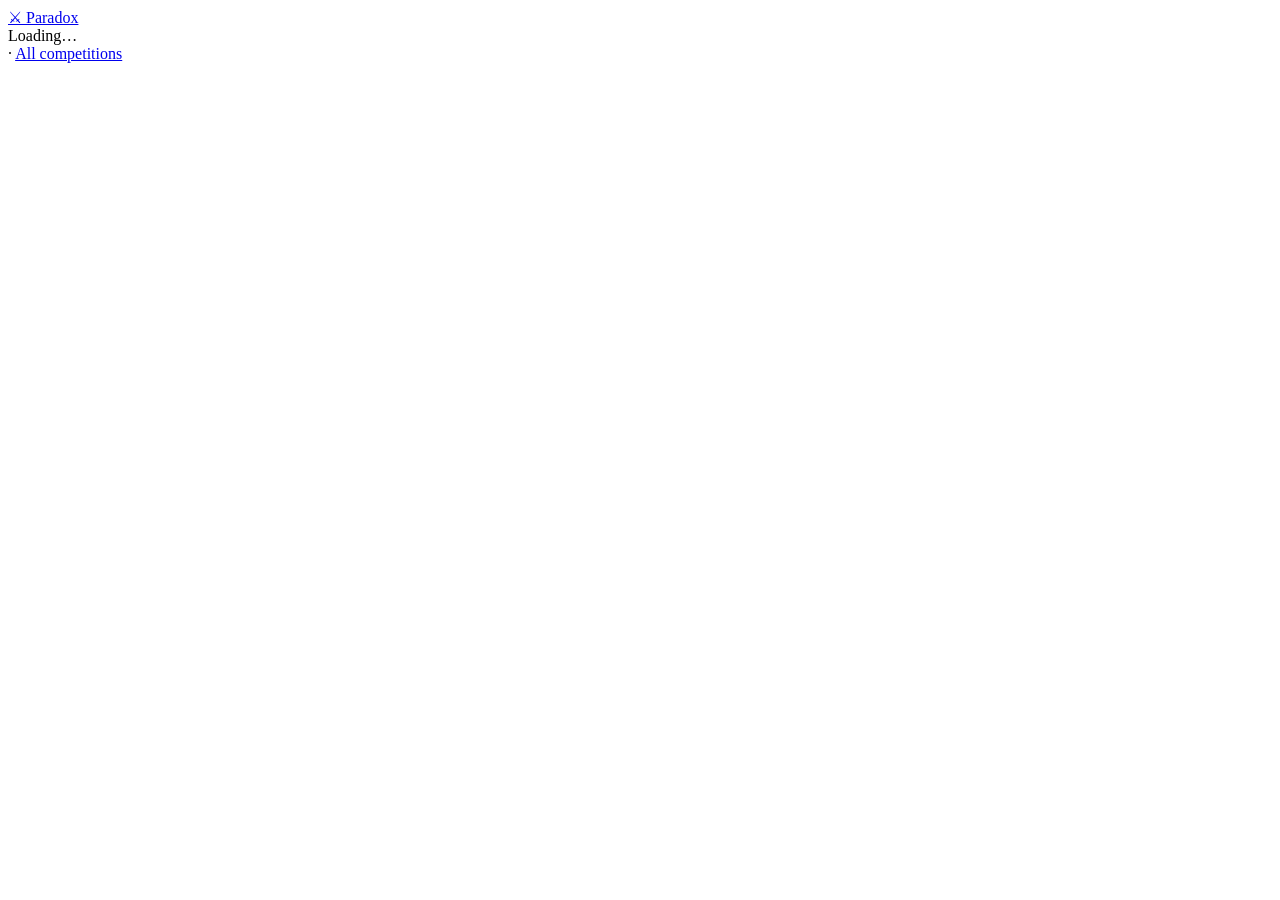
==== index.html @ b37f6d36 "Add files via upload" ====
<!doctype html>
<html lang="en">
<head>
  <meta charset="utf-8">
  <meta name="viewport" content="width=device-width, initial-scale=1">
  <title>Paradox Ladder</title>
  <link rel="stylesheet" href="style.css">
</head>
<body>
  <header id="top">
    <a class="brand" href="?">⚔ Paradox</a>
    <nav id="nav"></nav>
  </header>

  <main id="app"><div class="loading">Loading…</div></main>

  <footer id="foot">
    <span id="status"></span>
    <span class="sep">·</span>
    <a href="?">All competitions</a>
  </footer>

  <div id="toast" hidden></div>

  <script src="config.js"></script>
  <script src="app.js"></script>
</body>
</html>
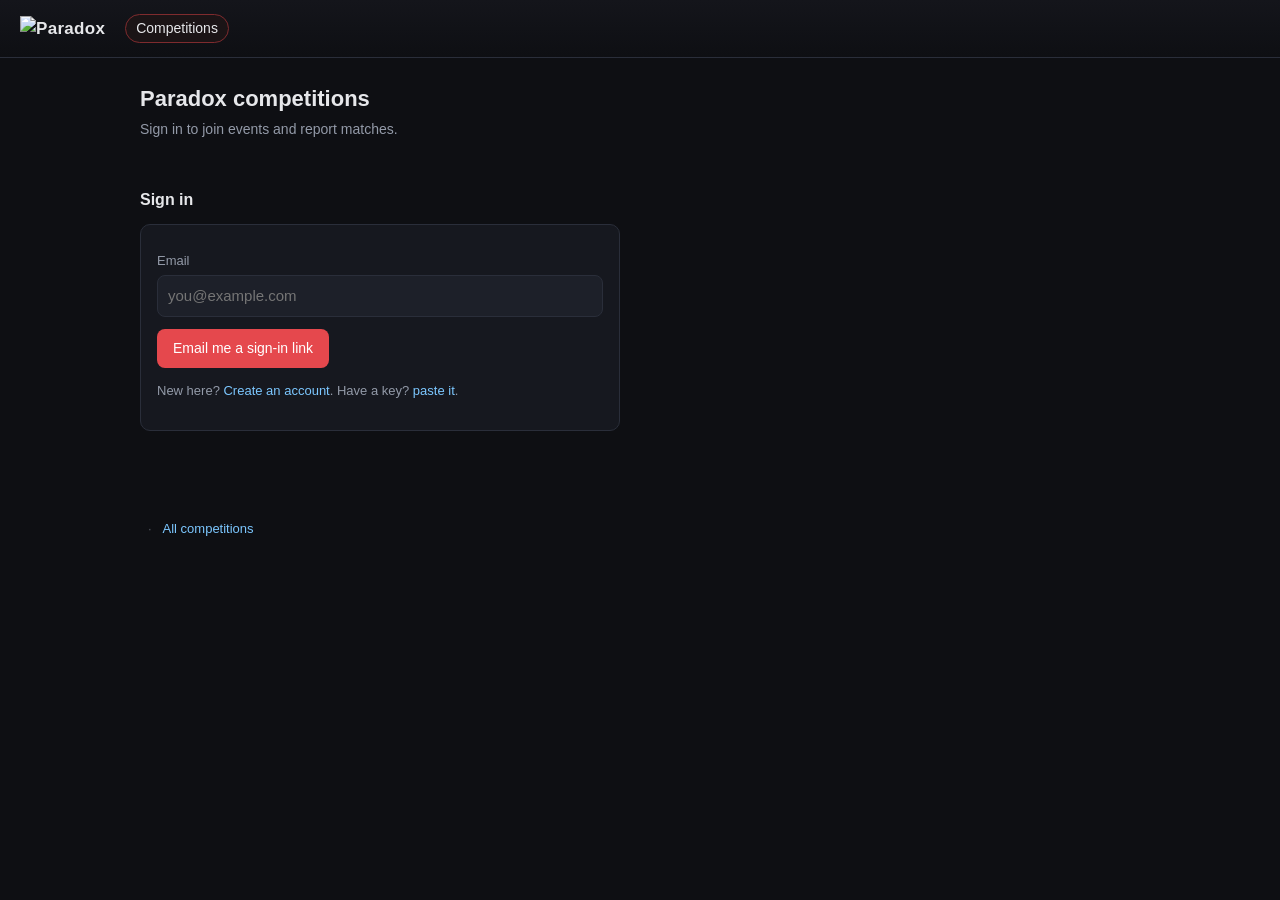
==== commit d7f35603: "Add files via upload" ====
--- a/index.html
+++ b/index.html
@@ -4,11 +4,20 @@
   <meta charset="utf-8">
   <meta name="viewport" content="width=device-width, initial-scale=1">
   <title>Paradox Ladder</title>
+  <meta name="theme-color" content="#0e0f13">
+  <link rel="icon" href="favicon.png" sizes="any">
+  <link rel="apple-touch-icon" href="icon-192.png">
+  <meta property="og:type" content="website">
+  <meta property="og:site_name" content="Paradox JKA">
+  <meta property="og:title" content="Paradox Ladder">
+  <meta property="og:description" content="Ladder standings, tournament brackets, and match reporting for the Paradox Jedi Academy community.">
+  <meta property="og:image" content="og.png">
+  <meta name="twitter:card" content="summary_large_image">
   <link rel="stylesheet" href="style.css">
 </head>
 <body>
   <header id="top">
-    <a class="brand" href="?">⚔ Paradox</a>
+    <a class="brand" href="?"><img src="logo.png" alt="Paradox" class="brandlogo"></a>
     <nav id="nav"></nav>
   </header>
 
--- a/style.css
+++ b/style.css
@@ -0,0 +1,144 @@
+:root {
+  --bg: #0e0f13;
+  --panel: #16181f;
+  --panel-2: #1d2029;
+  --border: #2a2e3a;
+  --text: #e6e7ea;
+  --muted: #939aa8;
+  --accent: #e5484d;
+  --accent-dim: #7f2b2e;
+  --amber: #f5a524;
+  --blue: #7cc7ff;
+  --good: #46a758;
+  --radius: 10px;
+  --font: -apple-system, BlinkMacSystemFont, "Segoe UI", Roboto, Helvetica, Arial, sans-serif;
+}
+
+* { box-sizing: border-box; }
+html, body { margin: 0; padding: 0; }
+body {
+  background: var(--bg);
+  color: var(--text);
+  font-family: var(--font);
+  font-size: 15px;
+  line-height: 1.5;
+  -webkit-font-smoothing: antialiased;
+}
+a { color: var(--blue); text-decoration: none; }
+a:hover { text-decoration: underline; }
+
+#top {
+  display: flex; align-items: center; gap: 20px;
+  padding: 14px 20px;
+  border-bottom: 1px solid var(--border);
+  background: linear-gradient(180deg, #14151b, #0e0f13);
+  position: sticky; top: 0; z-index: 10;
+}
+.brand { font-weight: 700; font-size: 17px; color: var(--text); letter-spacing: .3px; }
+.brand:hover { text-decoration: none; color: var(--accent); }
+#nav { display: flex; gap: 16px; font-size: 14px; color: var(--muted); flex-wrap: wrap; }
+#nav .pill {
+  padding: 3px 10px; border: 1px solid var(--border); border-radius: 999px;
+  color: var(--muted);
+}
+#nav .pill.on { color: var(--text); border-color: var(--accent-dim); background: #1b1416; }
+
+#app { max-width: 1040px; margin: 0 auto; padding: 24px 20px 60px; }
+.loading { color: var(--muted); padding: 40px 0; text-align: center; }
+
+#foot {
+  max-width: 1040px; margin: 0 auto; padding: 12px 20px 30px;
+  color: var(--muted); font-size: 13px;
+}
+#foot .sep { margin: 0 8px; opacity: .5; }
+
+h1 { font-size: 22px; margin: 0 0 4px; }
+h2 { font-size: 16px; margin: 28px 0 12px; color: var(--text); }
+.sub { color: var(--muted); font-size: 14px; margin: 0 0 20px; }
+
+.panel {
+  background: var(--panel); border: 1px solid var(--border);
+  border-radius: var(--radius); padding: 16px; margin-bottom: 16px;
+}
+
+/* tables */
+table { width: 100%; border-collapse: collapse; font-size: 14px; }
+th, td { text-align: left; padding: 9px 10px; border-bottom: 1px solid var(--border); }
+th { color: var(--muted); font-weight: 600; font-size: 12px; text-transform: uppercase; letter-spacing: .5px; }
+tbody tr:last-child td { border-bottom: none; }
+tbody tr:hover, tr:hover > td { background: var(--panel-2); }
+.num { text-align: right; font-variant-numeric: tabular-nums; }
+.rank { color: var(--muted); font-variant-numeric: tabular-nums; width: 44px; }
+.me-row > td { background: #1b1416 !important; }
+
+.tag {
+  display: inline-block; font-size: 11px; padding: 1px 7px; border-radius: 999px;
+  border: 1px solid var(--border); color: var(--muted); vertical-align: middle;
+}
+.tag.amber { color: var(--amber); border-color: #5a4413; }
+.tag.blue  { color: var(--blue);  border-color: #234a5e; }
+.tag.red   { color: var(--accent); border-color: var(--accent-dim); }
+.tag.good  { color: var(--good); border-color: #234a2c; }
+.streak-up { color: var(--good); }
+.streak-dn { color: var(--accent); }
+
+/* forms */
+label { display: block; font-size: 13px; color: var(--muted); margin: 10px 0 4px; }
+input, select, textarea {
+  width: 100%; background: var(--panel-2); border: 1px solid var(--border);
+  color: var(--text); border-radius: 8px; padding: 9px 10px; font: inherit;
+}
+input:focus, select:focus, textarea:focus { outline: none; border-color: var(--accent-dim); }
+.row2 { display: grid; grid-template-columns: 1fr 1fr; gap: 12px; }
+.row3 { display: grid; grid-template-columns: 1fr 1fr 1fr; gap: 12px; }
+.form-narrow { max-width: 480px; }
+a.btn { color: #fff; }
+a.btn:hover { text-decoration: none; }
+a.btn.ghost { color: var(--text); }
+
+button, .btn {
+  display: inline-block; cursor: pointer; font: inherit; font-size: 14px;
+  background: var(--accent); color: #fff; border: none;
+  border-radius: 8px; padding: 9px 16px; margin-top: 12px;
+}
+button:hover { filter: brightness(1.08); }
+button.ghost { background: transparent; border: 1px solid var(--border); color: var(--text); }
+button.small { padding: 5px 10px; margin: 0; font-size: 13px; }
+button:disabled { opacity: .45; cursor: not-allowed; }
+.inline-actions { display: flex; gap: 8px; flex-wrap: wrap; }
+
+.msg { padding: 10px 12px; border-radius: 8px; font-size: 14px; margin: 12px 0; }
+.msg.err  { background: #241416; border: 1px solid var(--accent-dim); color: #ffb3b5; }
+.msg.ok   { background: #13210f; border: 1px solid #2c4a1e; color: #b8e6a0; }
+.msg.info { background: #13202b; border: 1px solid #234a5e; color: #bfe3ff; }
+code, .mono { font-family: ui-monospace, Menlo, Consolas, monospace; font-size: 13px; }
+.linkbox { word-break: break-all; background: var(--panel-2); padding: 10px; border-radius: 8px; border: 1px solid var(--border); }
+
+/* competition cards */
+.cards { display: grid; grid-template-columns: repeat(auto-fill, minmax(260px, 1fr)); gap: 12px; }
+.card { display: block; background: var(--panel); border: 1px solid var(--border); border-radius: var(--radius); padding: 14px; color: var(--text); }
+.card:hover { border-color: var(--accent-dim); text-decoration: none; }
+.card .t { font-weight: 600; margin-bottom: 4px; }
+.card .m { color: var(--muted); font-size: 13px; }
+
+/* bracket */
+.rounds { display: flex; gap: 22px; overflow-x: auto; padding-bottom: 10px; }
+.round { min-width: 210px; display: flex; flex-direction: column; gap: 12px; justify-content: space-around; }
+.round h3 { font-size: 12px; color: var(--muted); text-transform: uppercase; letter-spacing: .5px; margin: 0 0 2px; }
+.match { background: var(--panel); border: 1px solid var(--border); border-radius: 8px; overflow: hidden; }
+.match .side { display: flex; justify-content: space-between; padding: 7px 10px; font-size: 13px; }
+.match .side + .side { border-top: 1px solid var(--border); }
+.match .side.win { color: var(--text); font-weight: 600; }
+.match .side.lose { color: var(--muted); }
+.match .side .s { font-variant-numeric: tabular-nums; color: var(--muted); }
+.match .foot { padding: 4px 10px; font-size: 11px; color: var(--muted); border-top: 1px solid var(--border); background: var(--panel-2); }
+
+.match-card { background: var(--panel); border: 1px solid var(--border); border-radius: var(--radius); padding: 14px; margin-bottom: 12px; }
+.match-card .vs { font-size: 15px; margin-bottom: 8px; }
+.match-card .vs b { font-weight: 600; }
+.hint { color: var(--muted); font-size: 13px; }
+
+@media (max-width: 560px) {
+  .row2, .row3 { grid-template-columns: 1fr; }
+  #app { padding: 18px 14px 50px; }
+}
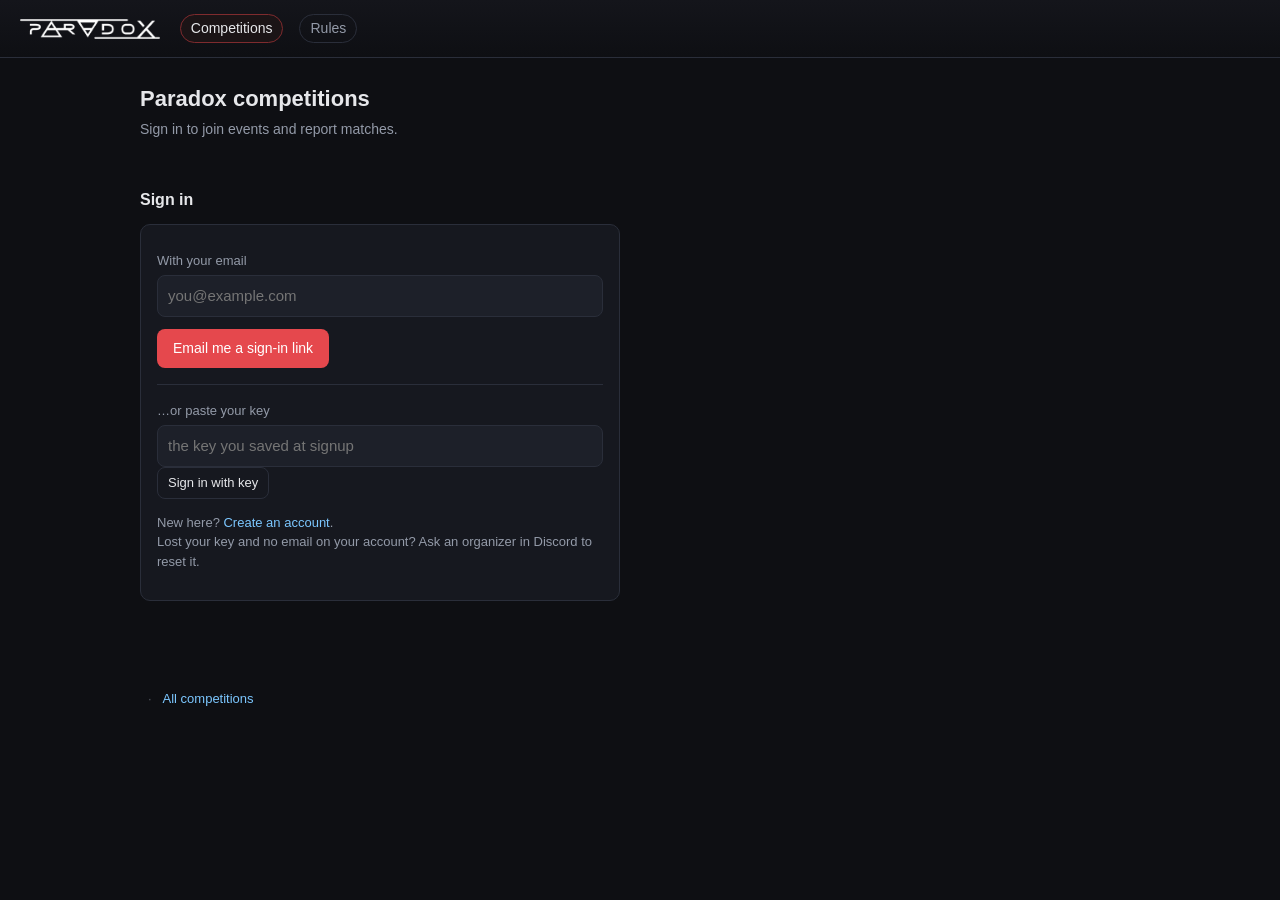
==== commit c7b498d9: "Add files via upload" ====
--- a/index.html
+++ b/index.html
@@ -32,6 +32,7 @@
   <div id="toast" hidden></div>
 
   <script src="config.js"></script>
+  <script src="rules.js"></script>
   <script src="app.js"></script>
 </body>
 </html>
--- a/style.css
+++ b/style.css
@@ -34,8 +34,9 @@
   background: linear-gradient(180deg, #14151b, #0e0f13);
   position: sticky; top: 0; z-index: 10;
 }
-.brand { font-weight: 700; font-size: 17px; color: var(--text); letter-spacing: .3px; }
-.brand:hover { text-decoration: none; color: var(--accent); }
+.brand { display: flex; align-items: center; }
+.brand:hover { text-decoration: none; opacity: .85; }
+.brandlogo { height: 20px; width: auto; display: block; }
 #nav { display: flex; gap: 16px; font-size: 14px; color: var(--muted); flex-wrap: wrap; }
 #nav .pill {
   padding: 3px 10px; border: 1px solid var(--border); border-radius: 999px;
